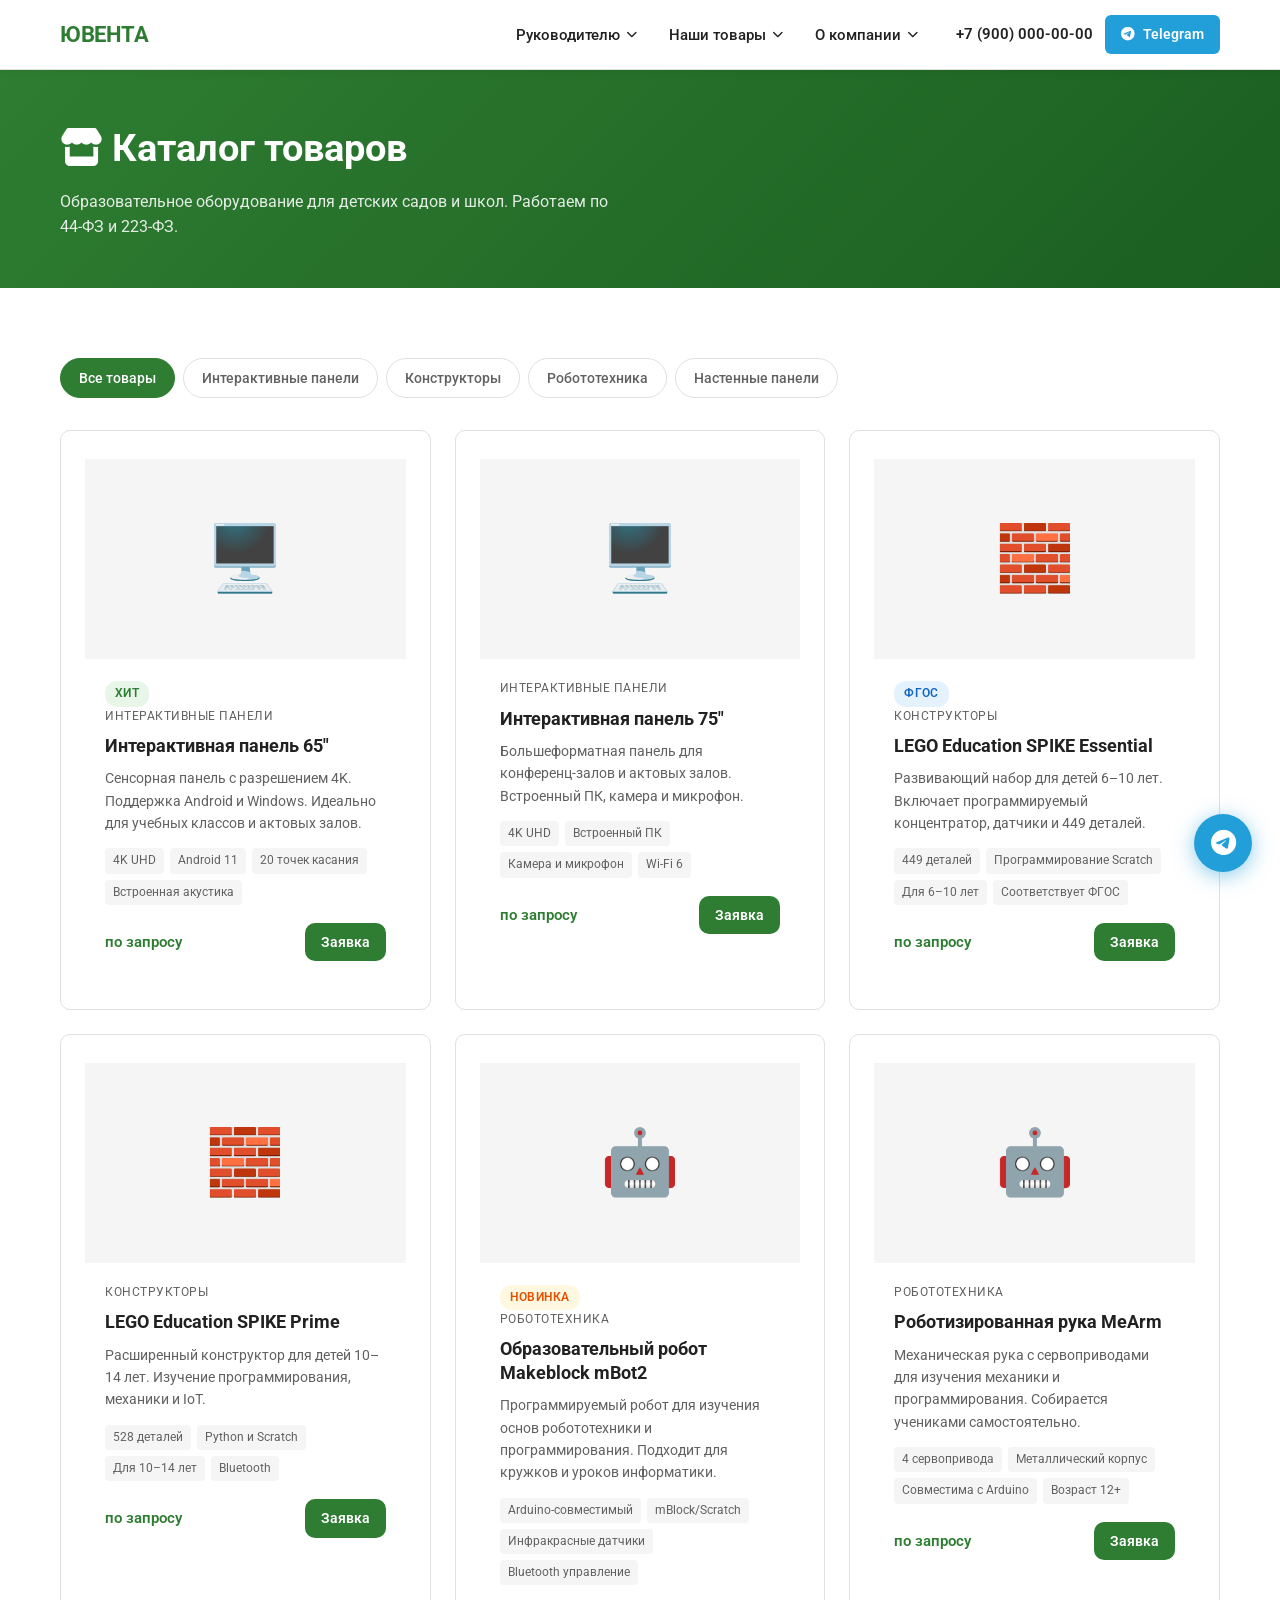
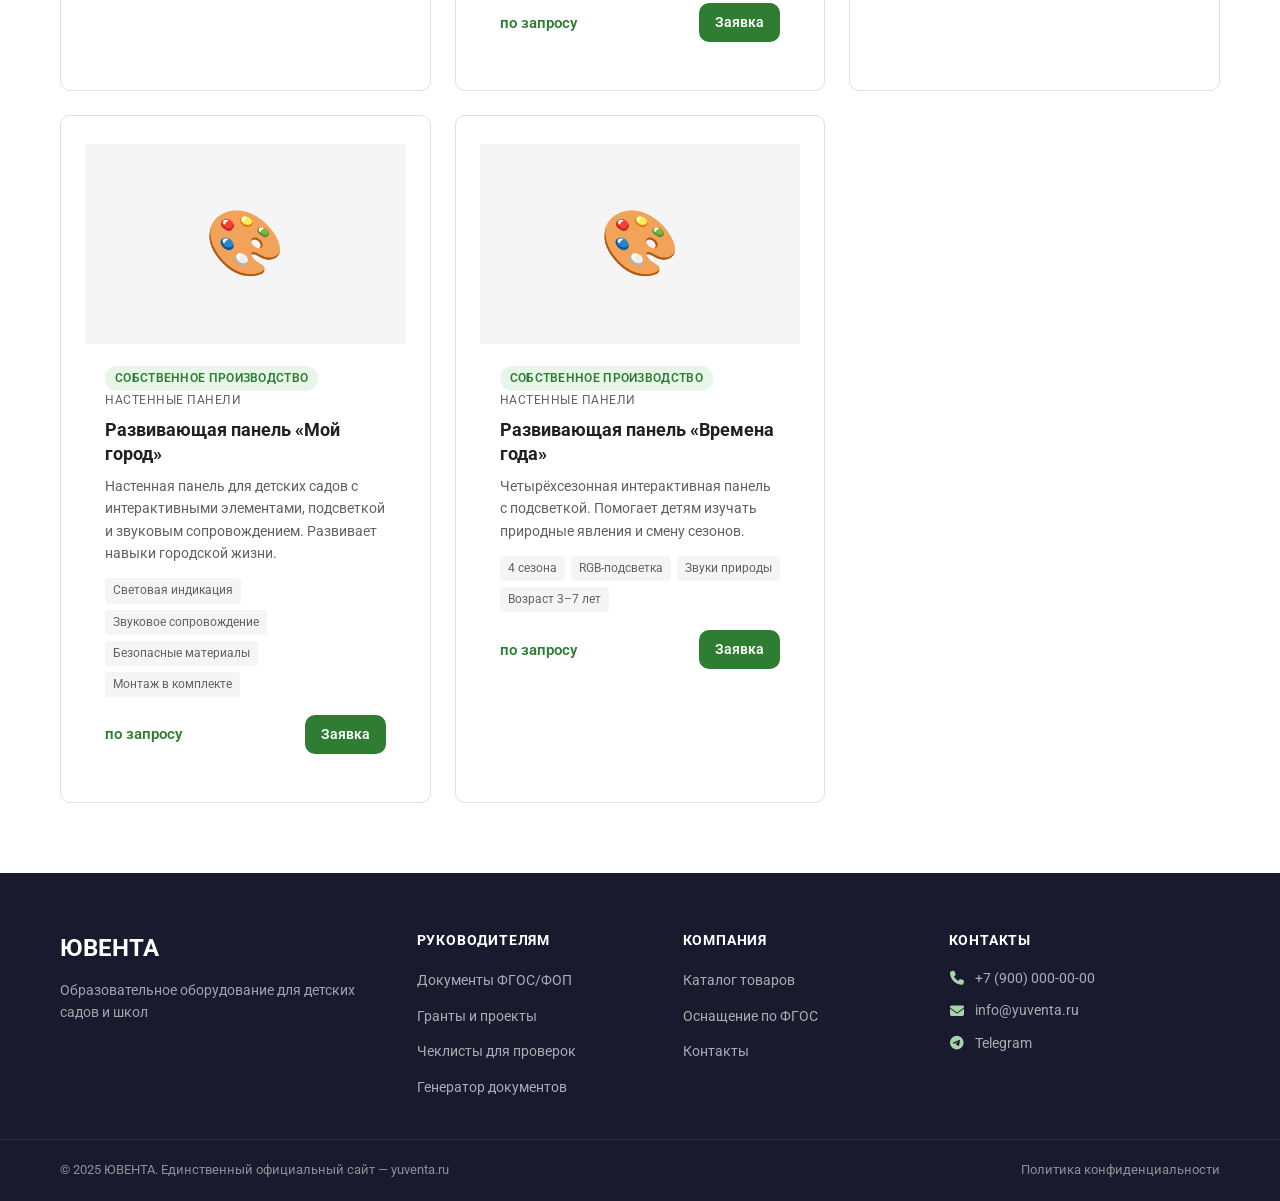
==== catalog.html @ 54fa8863 "Build site foundation: styles, scripts, main pages and data - css/style.css: full design system with" ====
<!DOCTYPE html>
<html lang="ru">
<head>
  <meta charset="UTF-8">
  <meta name="viewport" content="width=device-width, initial-scale=1.0">
  <title>Каталог товаров — ЮВЕНТА</title>
  <meta name="description" content="Интерактивные панели, конструкторы, робототехника и настенные развивающие панели для детских садов и школ. Работаем по 44-ФЗ и 223-ФЗ.">
  <link rel="preconnect" href="https://fonts.googleapis.com">
  <link rel="preconnect" href="https://fonts.gstatic.com" crossorigin>
  <link href="https://fonts.googleapis.com/css2?family=Roboto:wght@400;500;700&display=swap" rel="stylesheet">
  <link rel="stylesheet" href="https://cdnjs.cloudflare.com/ajax/libs/font-awesome/6.5.1/css/all.min.css" crossorigin="anonymous">
  <link rel="stylesheet" href="css/style.css">
  <style>
    .catalog-grid {
      display: grid;
      grid-template-columns: repeat(auto-fill, minmax(300px, 1fr));
      gap: 24px;
    }
    .product-card {
      border: 1px solid var(--border);
      border-radius: var(--radius);
      overflow: hidden;
      background: var(--white);
      transition: transform var(--transition), box-shadow var(--transition);
      opacity: 0;
      transform: translateY(24px);
    }
    .product-card.visible { opacity: 1; transform: translateY(0); transition: opacity 0.5s ease, transform 0.5s ease; }
    .product-card:hover { transform: translateY(-5px); box-shadow: var(--shadow-hover); }
    .product-card__img {
      width: 100%;
      height: 200px;
      background: var(--bg);
      display: flex;
      align-items: center;
      justify-content: center;
      font-size: 64px;
      color: var(--border);
    }
    .product-card__body { padding: 20px; }
    .product-card__category { font-size: 12px; color: var(--text-light); text-transform: uppercase; letter-spacing: 0.5px; margin-bottom: 8px; }
    .product-card__name { font-size: 18px; font-weight: 700; margin-bottom: 10px; line-height: 1.3; }
    .product-card__desc { font-size: 14px; color: var(--text-light); margin-bottom: 14px; line-height: 1.6; }
    .product-card__features { display: flex; flex-wrap: wrap; gap: 6px; margin-bottom: 18px; }
    .product-card__feature { background: var(--bg); border-radius: 4px; padding: 3px 8px; font-size: 12px; color: var(--text-light); }
    .product-card__footer { display: flex; align-items: center; justify-content: space-between; gap: 12px; }
    .product-card__price { font-size: 15px; font-weight: 600; color: var(--green); }

    .modal-overlay {
      display: none;
      position: fixed;
      inset: 0;
      background: rgba(0,0,0,0.5);
      z-index: 2000;
      align-items: center;
      justify-content: center;
      padding: 20px;
    }
    .modal-overlay.open { display: flex; }
    .modal {
      background: var(--white);
      border-radius: var(--radius);
      padding: 36px;
      max-width: 500px;
      width: 100%;
      position: relative;
      max-height: 90vh;
      overflow-y: auto;
    }
    .modal__close {
      position: absolute;
      top: 16px; right: 16px;
      font-size: 20px;
      color: var(--text-light);
      cursor: pointer;
      background: none;
      border: none;
      line-height: 1;
    }
    .modal__close:hover { color: var(--text); }
    .modal__title { font-size: 22px; font-weight: 700; margin-bottom: 8px; }
    .modal__product { font-size: 14px; color: var(--text-light); margin-bottom: 24px; }
  </style>
  <link rel="icon" href="favicon.ico">
</head>
<body>

  <header class="header">
    <div class="container header__inner">
      <a href="index.html" class="logo"><span class="logo__text">ЮВЕНТА</span></a>
      <nav class="nav" id="nav">
        <ul class="nav__list">
          <li class="nav__item nav__item--dropdown">
            <a href="#" class="nav__link">Руководителю <i class="fa-solid fa-chevron-down"></i></a>
            <ul class="dropdown">
              <li><a href="documents.html">Документы (ФГОС, ФОП)</a></li>
              <li><a href="programs.html">Программы Минпросвещения</a></li>
              <li><a href="grants.html">Гранты и федеральные проекты</a></li>
              <li><a href="deadlines.html">Календарь дедлайнов</a></li>
              <li><a href="checklists.html">Чеклисты для проверок</a></li>
              <li><a href="templates.html">Библиотека шаблонов</a></li>
              <li><a href="generator.html">Генератор документов</a></li>
            </ul>
          </li>
          <li class="nav__item nav__item--dropdown">
            <a href="#" class="nav__link">Наши товары <i class="fa-solid fa-chevron-down"></i></a>
            <ul class="dropdown">
              <li><a href="catalog.html">Каталог товаров</a></li>
              <li><a href="fgos-equipment.html">Оснащение по ФГОС</a></li>
            </ul>
          </li>
          <li class="nav__item nav__item--dropdown">
            <a href="#" class="nav__link">О компании <i class="fa-solid fa-chevron-down"></i></a>
            <ul class="dropdown">
              <li><a href="news.html">Новости</a></li>
              <li><a href="contacts.html">Контакты</a></li>
            </ul>
          </li>
        </ul>
      </nav>
      <div class="header__contacts">
        <a href="tel:+79000000000" class="header__phone">+7 (900) 000-00-00</a>
        <a href="https://t.me/yuventa" class="btn btn--tg" target="_blank" rel="noopener noreferrer"><i class="fa-brands fa-telegram"></i> Telegram</a>
      </div>
      <button class="burger" id="burger" aria-label="Открыть меню" aria-expanded="false"><span></span><span></span><span></span></button>
    </div>
  </header>

  <section class="page-hero">
    <div class="container">
      <h1 class="page-hero__title"><i class="fa-solid fa-store"></i> Каталог товаров</h1>
      <p class="page-hero__subtitle">Образовательное оборудование для детских садов и школ. Работаем по 44-ФЗ и 223-ФЗ.</p>
    </div>
  </section>

  <section class="section">
    <div class="container">

      <div class="filters" id="filters">
        <button class="filter-btn active" data-filter="all">Все товары</button>
        <button class="filter-btn" data-filter="panels">Интерактивные панели</button>
        <button class="filter-btn" data-filter="constructor">Конструкторы</button>
        <button class="filter-btn" data-filter="robotics">Робототехника</button>
        <button class="filter-btn" data-filter="wall">Настенные панели</button>
      </div>

      <div class="catalog-grid" id="catalogGrid">
        <!-- Карточки загружаются из data/catalog.json через JS -->
      </div>

    </div>
  </section>

  <!-- Модальное окно — форма заявки -->
  <div class="modal-overlay" id="modalOverlay">
    <div class="modal">
      <button class="modal__close" id="modalClose" aria-label="Закрыть">&times;</button>
      <h2 class="modal__title">Оставить заявку</h2>
      <p class="modal__product" id="modalProduct"></p>
      <form class="form" id="orderForm">
        <div class="form__group">
          <label for="name">Ваше имя *</label>
          <input type="text" id="name" name="name" required placeholder="Иванова Мария Петровна">
        </div>
        <div class="form__group">
          <label for="org">Организация *</label>
          <input type="text" id="org" name="org" required placeholder="МБДОУ «Детский сад №1»">
        </div>
        <div class="form__group">
          <label for="phone">Телефон *</label>
          <input type="tel" id="phone" name="phone" required placeholder="+7 (900) 000-00-00">
        </div>
        <div class="form__group">
          <label for="email">Email</label>
          <input type="email" id="email" name="email" placeholder="ivanova@school.ru">
        </div>
        <div class="form__group">
          <label for="message">Комментарий</label>
          <textarea id="message" name="message" placeholder="Количество, дополнительные требования..."></textarea>
        </div>
        <div class="form__consent">
          <label>
            <input type="checkbox" required>
            Согласен(а) на <a href="policy.html" target="_blank">обработку персональных данных</a>
          </label>
        </div>
        <!-- TODO: добавить Cloudflare Turnstile перед публикацией -->
        <button type="submit" class="btn btn--primary" style="width:100%; justify-content:center;">
          <i class="fa-solid fa-paper-plane"></i> Отправить заявку
        </button>
      </form>
    </div>
  </div>

  <footer class="footer">
    <div class="container footer__inner">
      <div class="footer__col">
        <div style="font-size: 24px; font-weight: 700; color: #fff; margin-bottom: 12px;">ЮВЕНТА</div>
        <p class="footer__desc">Образовательное оборудование для детских садов и школ</p>
      </div>
      <div class="footer__col">
        <h4 class="footer__heading">Руководителям</h4>
        <ul class="footer__links">
          <li><a href="documents.html">Документы ФГОС/ФОП</a></li>
          <li><a href="grants.html">Гранты и проекты</a></li>
          <li><a href="checklists.html">Чеклисты для проверок</a></li>
          <li><a href="generator.html">Генератор документов</a></li>
        </ul>
      </div>
      <div class="footer__col">
        <h4 class="footer__heading">Компания</h4>
        <ul class="footer__links">
          <li><a href="catalog.html">Каталог товаров</a></li>
          <li><a href="fgos-equipment.html">Оснащение по ФГОС</a></li>
          <li><a href="contacts.html">Контакты</a></li>
        </ul>
      </div>
      <div class="footer__col">
        <h4 class="footer__heading">Контакты</h4>
        <p><i class="fa-solid fa-phone"></i> <a href="tel:+79000000000">+7 (900) 000-00-00</a></p>
        <p><i class="fa-solid fa-envelope"></i> <a href="mailto:info@yuventa.ru">info@yuventa.ru</a></p>
        <p><i class="fa-brands fa-telegram"></i> <a href="https://t.me/yuventa" target="_blank" rel="noopener">Telegram</a></p>
      </div>
    </div>
    <div class="footer__bottom">
      <div class="container footer__bottom-inner">
        <p>© 2025 ЮВЕНТА. Единственный официальный сайт — yuventa.ru</p>
        <a href="policy.html">Политика конфиденциальности</a>
      </div>
    </div>
  </footer>

  <a href="https://t.me/yuventa" class="float-btn" target="_blank" rel="noopener noreferrer" aria-label="Написать в Telegram">
    <i class="fa-brands fa-telegram"></i>
  </a>

  <script src="js/nav.js"></script>
  <script src="js/filters.js"></script>
  <script>
    // Загрузка каталога из JSON (защита от XSS: только textContent/DOM API)
    const ICONS = { panels: '🖥️', constructor: '🧱', robotics: '🤖', wall: '🎨' }

    fetch('data/catalog.json')
      .then(r => r.json())
      .then(items => {
        renderCatalog(items)
        initFilters(items)
      })

    function renderCatalog(items) {
      const grid = document.getElementById('catalogGrid')
      grid.innerHTML = ''
      items.forEach(item => {
        const card = document.createElement('div')
        card.className = 'product-card card'
        card.dataset.category = item.category

        // Иконка-заглушка вместо фото
        const imgDiv = document.createElement('div')
        imgDiv.className = 'product-card__img'
        imgDiv.textContent = ICONS[item.category] || '📦'

        const body = document.createElement('div')
        body.className = 'product-card__body'

        const cat = document.createElement('div')
        cat.className = 'product-card__category'
        cat.textContent = item.categoryName

        const name = document.createElement('h3')
        name.className = 'product-card__name'
        name.textContent = item.name

        const desc = document.createElement('p')
        desc.className = 'product-card__desc'
        desc.textContent = item.description

        const features = document.createElement('div')
        features.className = 'product-card__features'
        item.features.forEach(f => {
          const tag = document.createElement('span')
          tag.className = 'product-card__feature'
          tag.textContent = f
          features.appendChild(tag)
        })

        const footer = document.createElement('div')
        footer.className = 'product-card__footer'

        const price = document.createElement('span')
        price.className = 'product-card__price'
        price.textContent = item.price

        const btn = document.createElement('button')
        btn.className = 'btn btn--primary'
        btn.style.padding = '8px 16px'
        btn.style.fontSize = '14px'
        btn.textContent = 'Заявка'
        btn.addEventListener('click', () => openModal(item.name))

        if (item.badge) {
          const badge = document.createElement('span')
          badge.className = `badge badge--${item.badgeType || 'green'}`
          badge.textContent = item.badge
          body.appendChild(badge)
        }

        footer.appendChild(price)
        footer.appendChild(btn)
        body.appendChild(cat)
        body.appendChild(name)
        body.appendChild(desc)
        body.appendChild(features)
        body.appendChild(footer)
        card.appendChild(imgDiv)
        card.appendChild(body)
        grid.appendChild(card)
      })

      // Запустить анимацию появления
      requestAnimationFrame(() => {
        document.querySelectorAll('.product-card').forEach((card, i) => {
          setTimeout(() => card.classList.add('visible'), i * 80)
        })
      })
    }

    function initFilters(allItems) {
      document.querySelectorAll('.filter-btn').forEach(btn => {
        btn.addEventListener('click', () => {
          document.querySelectorAll('.filter-btn').forEach(b => b.classList.remove('active'))
          btn.classList.add('active')
          const filter = btn.dataset.filter
          const filtered = filter === 'all' ? allItems : allItems.filter(i => i.category === filter)
          renderCatalog(filtered)
        })
      })
    }

    // Модальное окно заявки
    function openModal(productName) {
      const overlay = document.getElementById('modalOverlay')
      const productEl = document.getElementById('modalProduct')
      productEl.textContent = 'Товар: ' + productName
      overlay.classList.add('open')
      document.body.style.overflow = 'hidden'
    }

    document.getElementById('modalClose').addEventListener('click', closeModal)
    document.getElementById('modalOverlay').addEventListener('click', (e) => {
      if (e.target === e.currentTarget) closeModal()
    })
    document.addEventListener('keydown', (e) => { if (e.key === 'Escape') closeModal() })

    function closeModal() {
      document.getElementById('modalOverlay').classList.remove('open')
      document.body.style.overflow = ''
    }

    document.getElementById('orderForm').addEventListener('submit', (e) => {
      e.preventDefault()
      // TODO: отправка через EmailJS
      alert('Заявка отправлена! Мы свяжемся с вами в ближайшее время.')
      closeModal()
      e.target.reset()
    })
  </script>
</body>
</html>
---- css/style.css ----
/* ═══════════════════════════════════════════════════
   ЮВЕНТА — Общие стили
   ═══════════════════════════════════════════════════ */

/* ─── CSS-переменные ─── */
:root {
  --green:        #2E7D32;
  --green-light:  #E8F5E9;
  --red:          #C62828;
  --red-light:    #FFEBEE;
  --yellow:       #F9A825;
  --yellow-light: #FFF8E1;
  --blue:         #1565C0;
  --blue-light:   #E3F2FD;
  --purple-light: #F3E5F5;
  --purple:       #7B1FA2;

  --white:        #FFFFFF;
  --bg:           #F5F5F5;
  --text:         #212121;
  --text-light:   #616161;
  --border:       #E0E0E0;

  --font:         'Roboto', sans-serif;
  --radius:       10px;
  --radius-sm:    6px;
  --shadow:       0 2px 10px rgba(0, 0, 0, 0.08);
  --shadow-hover: 0 8px 28px rgba(0, 0, 0, 0.14);
  --transition:   0.22s ease;
  --max-width:    1200px;
  --header-h:     70px;
}

/* ─── Reset ─── */
*, *::before, *::after { box-sizing: border-box; margin: 0; padding: 0; }
html { scroll-behavior: smooth; }
body {
  font-family: var(--font);
  font-size: 16px;
  line-height: 1.6;
  color: var(--text);
  background: var(--white);
}
img { max-width: 100%; display: block; }
a { color: inherit; text-decoration: none; }
ul { list-style: none; }
button { cursor: pointer; border: none; background: none; font: inherit; }

/* ─── Контейнер ─── */
.container {
  max-width: var(--max-width);
  margin: 0 auto;
  padding: 0 20px;
}

/* ═══════════════════════════════════════════════════
   ШАПКА
   ═══════════════════════════════════════════════════ */
.header {
  position: sticky;
  top: 0;
  z-index: 1000;
  height: var(--header-h);
  background: var(--white);
  border-bottom: 1px solid var(--border);
  box-shadow: 0 2px 8px rgba(0,0,0,0.06);
}

.header__inner {
  display: flex;
  align-items: center;
  gap: 24px;
  height: 100%;
}

/* Логотип */
.logo { display: flex; align-items: center; flex-shrink: 0; }
.logo__img { height: 44px; width: auto; }
.logo__text {
  font-size: 22px;
  font-weight: 700;
  color: var(--green);
  letter-spacing: -0.5px;
}

/* Навигация */
.nav { margin-left: auto; }
.nav__list { display: flex; gap: 4px; align-items: center; }

.nav__item { position: relative; }

.nav__link {
  display: flex;
  align-items: center;
  gap: 6px;
  padding: 8px 14px;
  border-radius: var(--radius-sm);
  font-weight: 500;
  font-size: 15px;
  color: var(--text);
  transition: background var(--transition), color var(--transition);
  white-space: nowrap;
}
.nav__link:hover,
.nav__item:hover > .nav__link { background: var(--bg); color: var(--green); }
.nav__link i { font-size: 11px; transition: transform var(--transition); }
.nav__item:hover > .nav__link i { transform: rotate(180deg); }

/* Выпадающее меню */
.dropdown {
  display: none;
  position: absolute;
  top: calc(100% + 6px);
  left: 0;
  min-width: 230px;
  background: var(--white);
  border: 1px solid var(--border);
  border-radius: var(--radius);
  box-shadow: var(--shadow-hover);
  padding: 6px 0;
  z-index: 100;
}
.nav__item:hover .dropdown { display: block; }

.dropdown li a {
  display: block;
  padding: 10px 18px;
  font-size: 14px;
  color: var(--text);
  transition: background var(--transition), color var(--transition);
}
.dropdown li a:hover { background: var(--green-light); color: var(--green); }

/* Контакты в шапке */
.header__contacts {
  display: flex;
  align-items: center;
  gap: 12px;
  flex-shrink: 0;
}
.header__phone {
  font-weight: 600;
  font-size: 15px;
  color: var(--text);
  white-space: nowrap;
  transition: color var(--transition);
}
.header__phone:hover { color: var(--green); }

/* Бургер */
.burger {
  display: none;
  flex-direction: column;
  gap: 5px;
  padding: 6px;
  margin-left: auto;
}
.burger span {
  display: block;
  width: 24px;
  height: 2px;
  background: var(--text);
  border-radius: 2px;
  transition: var(--transition);
}
.burger.active span:nth-child(1) { transform: translateY(7px) rotate(45deg); }
.burger.active span:nth-child(2) { opacity: 0; }
.burger.active span:nth-child(3) { transform: translateY(-7px) rotate(-45deg); }

/* ═══════════════════════════════════════════════════
   КНОПКИ
   ═══════════════════════════════════════════════════ */
.btn {
  display: inline-flex;
  align-items: center;
  gap: 8px;
  padding: 12px 24px;
  border-radius: var(--radius);
  font-weight: 600;
  font-size: 15px;
  transition: all var(--transition);
  cursor: pointer;
  white-space: nowrap;
}

.btn--primary {
  background: var(--green);
  color: var(--white);
}
.btn--primary:hover { background: #1B5E20; box-shadow: 0 4px 16px rgba(46,125,50,0.35); }

.btn--outline {
  border: 2px solid var(--green);
  color: var(--green);
  background: transparent;
}
.btn--outline:hover { background: var(--green-light); }

.btn--red {
  background: var(--red);
  color: var(--white);
}
.btn--red:hover { background: #B71C1C; box-shadow: 0 4px 16px rgba(198,40,40,0.35); }

.btn--tg {
  background: #229ED9;
  color: var(--white);
  padding: 8px 16px;
  font-size: 14px;
  border-radius: var(--radius-sm);
}
.btn--tg:hover { background: #1A7FAD; }

/* ═══════════════════════════════════════════════════
   HERO
   ═══════════════════════════════════════════════════ */
.hero {
  background: linear-gradient(135deg, #1B5E20 0%, #2E7D32 50%, #1565C0 100%);
  color: var(--white);
  padding: 90px 0 80px;
  overflow: hidden;
  position: relative;
}

.hero::before {
  content: '';
  position: absolute;
  inset: 0;
  background: url("data:image/svg+xml,%3Csvg width='60' height='60' viewBox='0 0 60 60' xmlns='http://www.w3.org/2000/svg'%3E%3Cg fill='none' fill-rule='evenodd'%3E%3Cg fill='%23ffffff' fill-opacity='0.04'%3E%3Ccircle cx='30' cy='30' r='20'/%3E%3C/g%3E%3C/g%3E%3C/svg%3E");
  pointer-events: none;
}

.hero__inner { position: relative; max-width: 700px; }

.hero__title {
  font-size: clamp(32px, 5vw, 54px);
  font-weight: 700;
  line-height: 1.15;
  margin-bottom: 20px;
  animation: fadeSlideUp 0.6s ease forwards;
}

.hero__subtitle {
  font-size: 18px;
  line-height: 1.7;
  opacity: 0.9;
  margin-bottom: 36px;
  animation: fadeSlideUp 0.6s ease 0.2s forwards;
  opacity: 0;
}

.hero__btns {
  display: flex;
  gap: 14px;
  flex-wrap: wrap;
  animation: fadeSlideUp 0.6s ease 0.4s forwards;
  opacity: 0;
}

.hero__btns .btn--primary {
  background: var(--white);
  color: var(--green);
}
.hero__btns .btn--primary:hover {
  background: var(--green-light);
  box-shadow: 0 4px 16px rgba(255,255,255,0.3);
}
.hero__btns .btn--outline {
  border-color: rgba(255,255,255,0.7);
  color: var(--white);
}
.hero__btns .btn--outline:hover {
  background: rgba(255,255,255,0.12);
  border-color: var(--white);
}

/* ═══════════════════════════════════════════════════
   СЕКЦИИ
   ═══════════════════════════════════════════════════ */
.section { padding: 70px 0; }
.section--gray { background: var(--bg); }

.section__title {
  font-size: clamp(22px, 3.5vw, 32px);
  font-weight: 700;
  margin-bottom: 12px;
  color: var(--text);
}
.section__subtitle {
  font-size: 16px;
  color: var(--text-light);
  margin-bottom: 40px;
  max-width: 640px;
}
.section__title + .cards-grid { margin-top: 36px; }
.section__title + .section__subtitle + .cards-grid { margin-top: 0; }

.section__cta {
  display: flex;
  gap: 14px;
  flex-wrap: wrap;
  margin-top: 40px;
}

/* ═══════════════════════════════════════════════════
   КАРТОЧКИ
   ═══════════════════════════════════════════════════ */
.cards-grid {
  display: grid;
  grid-template-columns: repeat(auto-fill, minmax(260px, 1fr));
  gap: 20px;
}
.cards-grid--4 {
  grid-template-columns: repeat(auto-fill, minmax(220px, 1fr));
}

.card {
  background: var(--white);
  border: 1px solid var(--border);
  border-radius: var(--radius);
  padding: 28px 24px;
  transition: transform var(--transition), box-shadow var(--transition), border-color var(--transition);

  /* Анимация появления при скролле */
  opacity: 0;
  transform: translateY(24px);
}
.card.visible {
  opacity: 1;
  transform: translateY(0);
  transition: opacity 0.5s ease, transform 0.5s ease;
}
.card:hover {
  transform: translateY(-5px);
  box-shadow: var(--shadow-hover);
  border-color: transparent;
}

.card--link { display: block; cursor: pointer; }
.card--link:hover .card__title { color: var(--green); }

.card__icon {
  width: 52px;
  height: 52px;
  border-radius: var(--radius);
  display: flex;
  align-items: center;
  justify-content: center;
  font-size: 22px;
  margin-bottom: 16px;
  background: var(--bg);
}

.card__title {
  font-size: 17px;
  font-weight: 700;
  margin-bottom: 10px;
  line-height: 1.3;
  transition: color var(--transition);
}

.card__text {
  font-size: 14px;
  color: var(--text-light);
  line-height: 1.6;
}

/* ═══════════════════════════════════════════════════
   О КОМПАНИИ
   ═══════════════════════════════════════════════════ */
.about-grid {
  display: grid;
  grid-template-columns: 1fr 1fr;
  gap: 60px;
  align-items: center;
}
.about-grid__text .section__title { margin-bottom: 16px; }
.about-grid__text p { color: var(--text-light); margin-bottom: 24px; }

.about-list { margin-bottom: 32px; display: flex; flex-direction: column; gap: 12px; }
.about-list li { display: flex; align-items: center; gap: 12px; font-size: 15px; }
.about-list li i { font-size: 16px; flex-shrink: 0; }

.about-grid__stats {
  display: grid;
  grid-template-columns: 1fr 1fr;
  gap: 16px;
}

.stat-card {
  background: var(--bg);
  border-radius: var(--radius);
  padding: 28px 20px;
  text-align: center;
  border: 1px solid var(--border);
}
.stat-card__number {
  font-size: 42px;
  font-weight: 700;
  color: var(--green);
  line-height: 1;
  margin-bottom: 8px;
}
.stat-card__label { font-size: 13px; color: var(--text-light); line-height: 1.4; }

/* ═══════════════════════════════════════════════════
   СТРАНИЦА — ШАПКА
   ═══════════════════════════════════════════════════ */
.page-hero {
  background: linear-gradient(135deg, var(--green) 0%, #1B5E20 100%);
  color: var(--white);
  padding: 48px 0;
}
.page-hero--blue { background: linear-gradient(135deg, var(--blue) 0%, #0D47A1 100%); }
.page-hero--red  { background: linear-gradient(135deg, var(--red) 0%, #B71C1C 100%); }
.page-hero--yellow { background: linear-gradient(135deg, #F57F17 0%, var(--yellow) 100%); }

.page-hero__title { font-size: clamp(24px, 4vw, 38px); font-weight: 700; margin-bottom: 10px; }
.page-hero__subtitle { font-size: 16px; opacity: 0.88; max-width: 560px; }

/* ═══════════════════════════════════════════════════
   ФИЛЬТРЫ
   ═══════════════════════════════════════════════════ */
.filters {
  display: flex;
  gap: 8px;
  flex-wrap: wrap;
  margin-bottom: 32px;
}
.filter-btn {
  padding: 8px 18px;
  border-radius: 20px;
  font-size: 14px;
  font-weight: 500;
  border: 1.5px solid var(--border);
  color: var(--text-light);
  background: var(--white);
  transition: all var(--transition);
}
.filter-btn:hover { border-color: var(--green); color: var(--green); }
.filter-btn.active {
  background: var(--green);
  border-color: var(--green);
  color: var(--white);
}

/* Поиск */
.search-box {
  position: relative;
  max-width: 420px;
  margin-bottom: 28px;
}
.search-box input {
  width: 100%;
  padding: 12px 16px 12px 44px;
  border: 1.5px solid var(--border);
  border-radius: var(--radius);
  font-size: 15px;
  font-family: var(--font);
  outline: none;
  transition: border-color var(--transition);
}
.search-box input:focus { border-color: var(--green); }
.search-box i {
  position: absolute;
  left: 14px;
  top: 50%;
  transform: translateY(-50%);
  color: var(--text-light);
}

/* ═══════════════════════════════════════════════════
   ФОРМА
   ═══════════════════════════════════════════════════ */
.form { display: flex; flex-direction: column; gap: 16px; }

.form__group { display: flex; flex-direction: column; gap: 6px; }
.form__group label { font-size: 14px; font-weight: 500; color: var(--text); }

.form__group input,
.form__group select,
.form__group textarea {
  padding: 12px 14px;
  border: 1.5px solid var(--border);
  border-radius: var(--radius-sm);
  font-size: 15px;
  font-family: var(--font);
  outline: none;
  transition: border-color var(--transition);
  background: var(--white);
}
.form__group input:focus,
.form__group select:focus,
.form__group textarea:focus { border-color: var(--green); }
.form__group textarea { resize: vertical; min-height: 100px; }

.form__consent { font-size: 13px; color: var(--text-light); }
.form__consent a { color: var(--green); text-decoration: underline; }
.form__consent label { display: flex; align-items: flex-start; gap: 10px; cursor: pointer; }
.form__consent input[type="checkbox"] { margin-top: 3px; flex-shrink: 0; accent-color: var(--green); }

/* ═══════════════════════════════════════════════════
   ПРОГРЕСС-БАР
   ═══════════════════════════════════════════════════ */
.progress-bar {
  background: var(--border);
  border-radius: 20px;
  height: 10px;
  overflow: hidden;
  margin-bottom: 8px;
}
.progress-bar__fill {
  height: 100%;
  background: linear-gradient(90deg, var(--green), #66BB6A);
  border-radius: 20px;
  transition: width 0.4s ease;
}
.progress-label { font-size: 13px; color: var(--text-light); }

/* ═══════════════════════════════════════════════════
   ТЕГИ / БЕЙДЖИ
   ═══════════════════════════════════════════════════ */
.badge {
  display: inline-block;
  padding: 3px 10px;
  border-radius: 12px;
  font-size: 12px;
  font-weight: 600;
  text-transform: uppercase;
  letter-spacing: 0.3px;
}
.badge--green  { background: var(--green-light);  color: var(--green); }
.badge--red    { background: var(--red-light);    color: var(--red); }
.badge--yellow { background: var(--yellow-light); color: #E65100; }
.badge--blue   { background: var(--blue-light);   color: var(--blue); }

/* ═══════════════════════════════════════════════════
   ПОДВАЛ
   ═══════════════════════════════════════════════════ */
.footer {
  background: #1A1A2E;
  color: rgba(255,255,255,0.85);
  margin-top: auto;
}

.footer__inner {
  display: grid;
  grid-template-columns: 1.4fr 1fr 1fr 1.2fr;
  gap: 40px;
  padding: 56px 20px 40px;
}

.footer__logo { height: 40px; margin-bottom: 12px; filter: brightness(0) invert(1); }
.footer__desc { font-size: 14px; line-height: 1.6; opacity: 0.7; }

.footer__heading { font-size: 14px; font-weight: 700; text-transform: uppercase;
  letter-spacing: 0.8px; margin-bottom: 16px; color: var(--white); }

.footer__links { display: flex; flex-direction: column; gap: 10px; }
.footer__links a { font-size: 14px; opacity: 0.75; transition: opacity var(--transition); }
.footer__links a:hover { opacity: 1; color: #A5D6A7; }

.footer__col p { font-size: 14px; margin-bottom: 10px; display: flex; gap: 10px; align-items: center; }
.footer__col p a { opacity: 0.75; transition: opacity var(--transition); }
.footer__col p a:hover { opacity: 1; }
.footer__col i { width: 16px; text-align: center; color: #A5D6A7; }

.footer__bottom {
  border-top: 1px solid rgba(255,255,255,0.1);
  padding: 20px 0;
}
.footer__bottom-inner {
  display: flex;
  justify-content: space-between;
  align-items: center;
  gap: 16px;
  flex-wrap: wrap;
}
.footer__bottom p, .footer__bottom a { font-size: 13px; opacity: 0.6; }
.footer__bottom a:hover { opacity: 1; text-decoration: underline; }

/* ═══════════════════════════════════════════════════
   ПЛАВАЮЩАЯ КНОПКА TELEGRAM
   ═══════════════════════════════════════════════════ */
.float-btn {
  position: fixed;
  bottom: 28px;
  right: 28px;
  z-index: 999;
  width: 58px;
  height: 58px;
  border-radius: 50%;
  background: #229ED9;
  color: var(--white);
  display: flex;
  align-items: center;
  justify-content: center;
  font-size: 26px;
  box-shadow: 0 4px 20px rgba(34,158,217,0.5);
  transition: transform var(--transition), box-shadow var(--transition);
}
.float-btn:hover {
  transform: scale(1.1) translateY(-2px);
  box-shadow: 0 8px 28px rgba(34,158,217,0.6);
}

/* ═══════════════════════════════════════════════════
   АНИМАЦИИ
   ═══════════════════════════════════════════════════ */
@keyframes fadeSlideUp {
  from { opacity: 0; transform: translateY(28px); }
  to   { opacity: 1; transform: translateY(0); }
}

/* ═══════════════════════════════════════════════════
   АДАПТИВНОСТЬ
   ═══════════════════════════════════════════════════ */
@media (max-width: 1024px) {
  .about-grid { grid-template-columns: 1fr; gap: 40px; }
  .footer__inner { grid-template-columns: 1fr 1fr; }
}

@media (max-width: 768px) {
  :root { --header-h: 60px; }

  .nav, .header__contacts .btn--tg { display: none; }
  .header__phone { font-size: 14px; }
  .burger { display: flex; }

  /* Мобильное меню */
  .nav.open {
    display: flex;
    flex-direction: column;
    position: fixed;
    top: var(--header-h);
    left: 0; right: 0;
    background: var(--white);
    border-top: 1px solid var(--border);
    box-shadow: var(--shadow-hover);
    padding: 16px 20px 24px;
    z-index: 900;
    overflow-y: auto;
    max-height: calc(100vh - var(--header-h));
  }
  .nav.open .nav__list { flex-direction: column; gap: 0; }
  .nav.open .nav__link { padding: 12px 8px; }
  .nav.open .dropdown {
    display: block;
    position: static;
    box-shadow: none;
    border: none;
    background: var(--bg);
    border-radius: var(--radius-sm);
    margin: 4px 0 8px;
    padding: 4px 0;
  }

  .hero { padding: 56px 0 50px; }
  .hero__btns { flex-direction: column; }
  .hero__btns .btn { width: 100%; justify-content: center; }

  .section { padding: 50px 0; }
  .cards-grid { grid-template-columns: 1fr; }
  .cards-grid--4 { grid-template-columns: 1fr 1fr; }

  .about-grid__stats { grid-template-columns: 1fr 1fr; }
  .footer__inner { grid-template-columns: 1fr; gap: 28px; padding: 40px 20px 28px; }
  .footer__bottom-inner { flex-direction: column; text-align: center; }

  .float-btn { bottom: 20px; right: 16px; width: 52px; height: 52px; font-size: 22px; }
}

@media (max-width: 480px) {
  .cards-grid--4 { grid-template-columns: 1fr; }
  .about-grid__stats { grid-template-columns: 1fr; }
  .stat-card__number { font-size: 34px; }
  .section__cta { flex-direction: column; }
  .section__cta .btn { justify-content: center; }
}

/* ═══════════════════════════════════════════════════
   ПЕЧАТЬ
   ═══════════════════════════════════════════════════ */
@media print {
  .header, .footer, .float-btn, .filters, .btn { display: none !important; }
  .card { break-inside: avoid; opacity: 1 !important; transform: none !important; }
  body { font-size: 12pt; }
}

/* ═══════════════════════════════════════════════════
   ДОСТУПНОСТЬ — УВАЖАЕМ СИСТЕМНЫЕ НАСТРОЙКИ
   ═══════════════════════════════════════════════════ */
@media (prefers-reduced-motion: reduce) {
  *, *::before, *::after {
    animation-duration: 0.01ms !important;
    animation-iteration-count: 1 !important;
    transition-duration: 0.01ms !important;
  }
  html { scroll-behavior: auto; }
  .card { opacity: 1 !important; transform: none !important; }
  .hero__title, .hero__subtitle, .hero__btns { opacity: 1 !important; animation: none !important; }
}
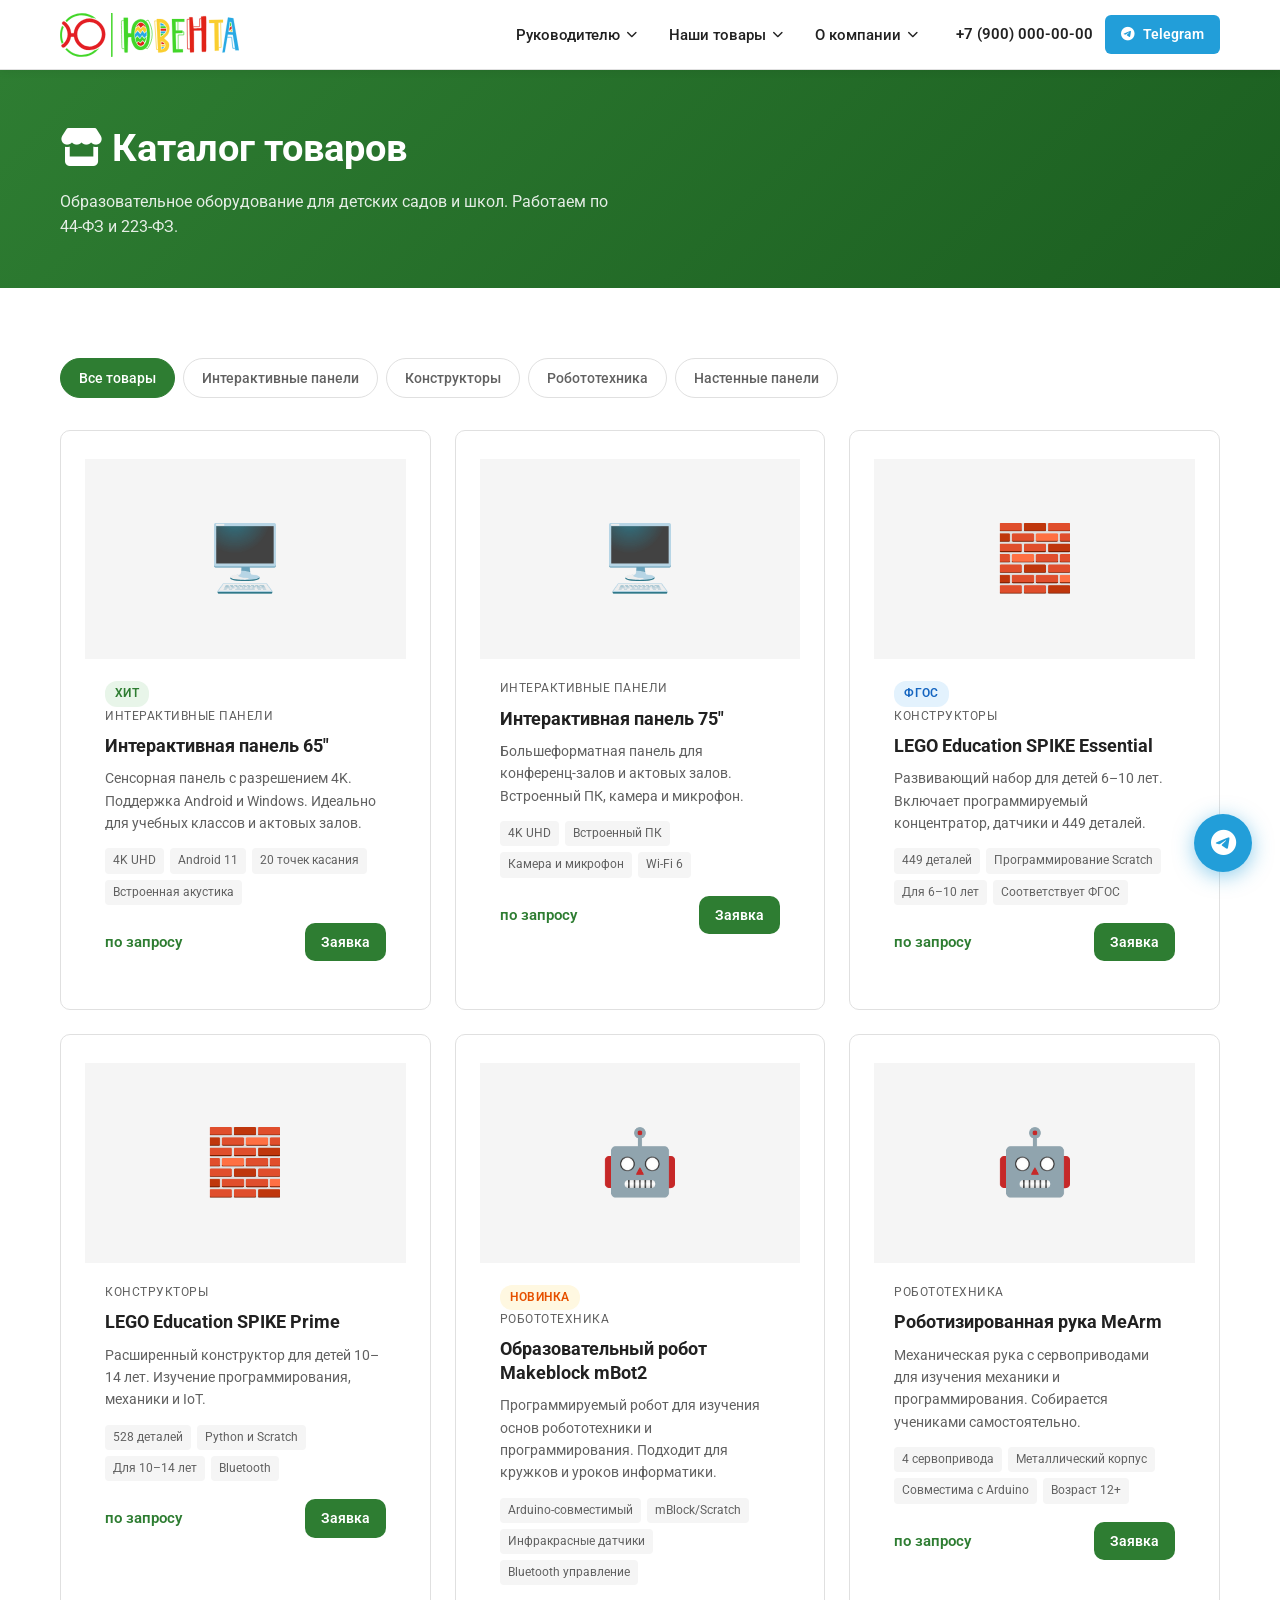
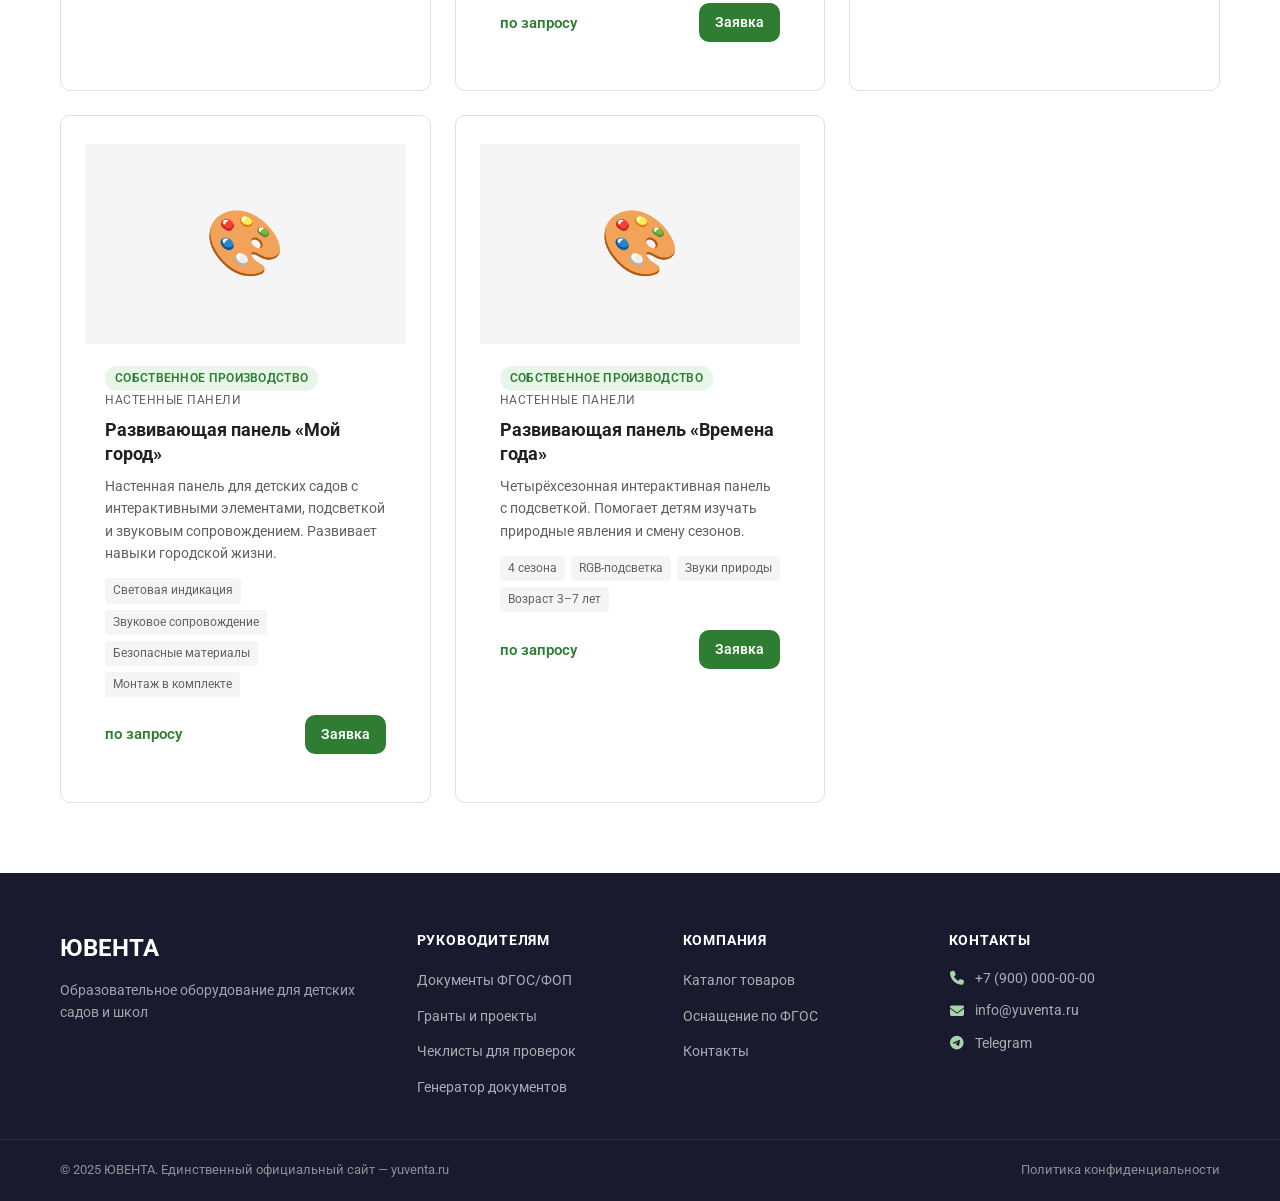
==== commit 6f095c8f: "Replace text logo with SVG image in all pages - Add assets/images/logo.svg (original CorelDRAW vecto" ====
--- a/catalog.html
+++ b/catalog.html
@@ -87,7 +87,7 @@
 
   <header class="header">
     <div class="container header__inner">
-      <a href="index.html" class="logo"><span class="logo__text">ЮВЕНТА</span></a>
+      <a href="index.html" class="logo"><img src="assets/images/logo.svg" alt="ЮВЕНТА" class="logo__img"></a>
       <nav class="nav" id="nav">
         <ul class="nav__list">
           <li class="nav__item nav__item--dropdown">
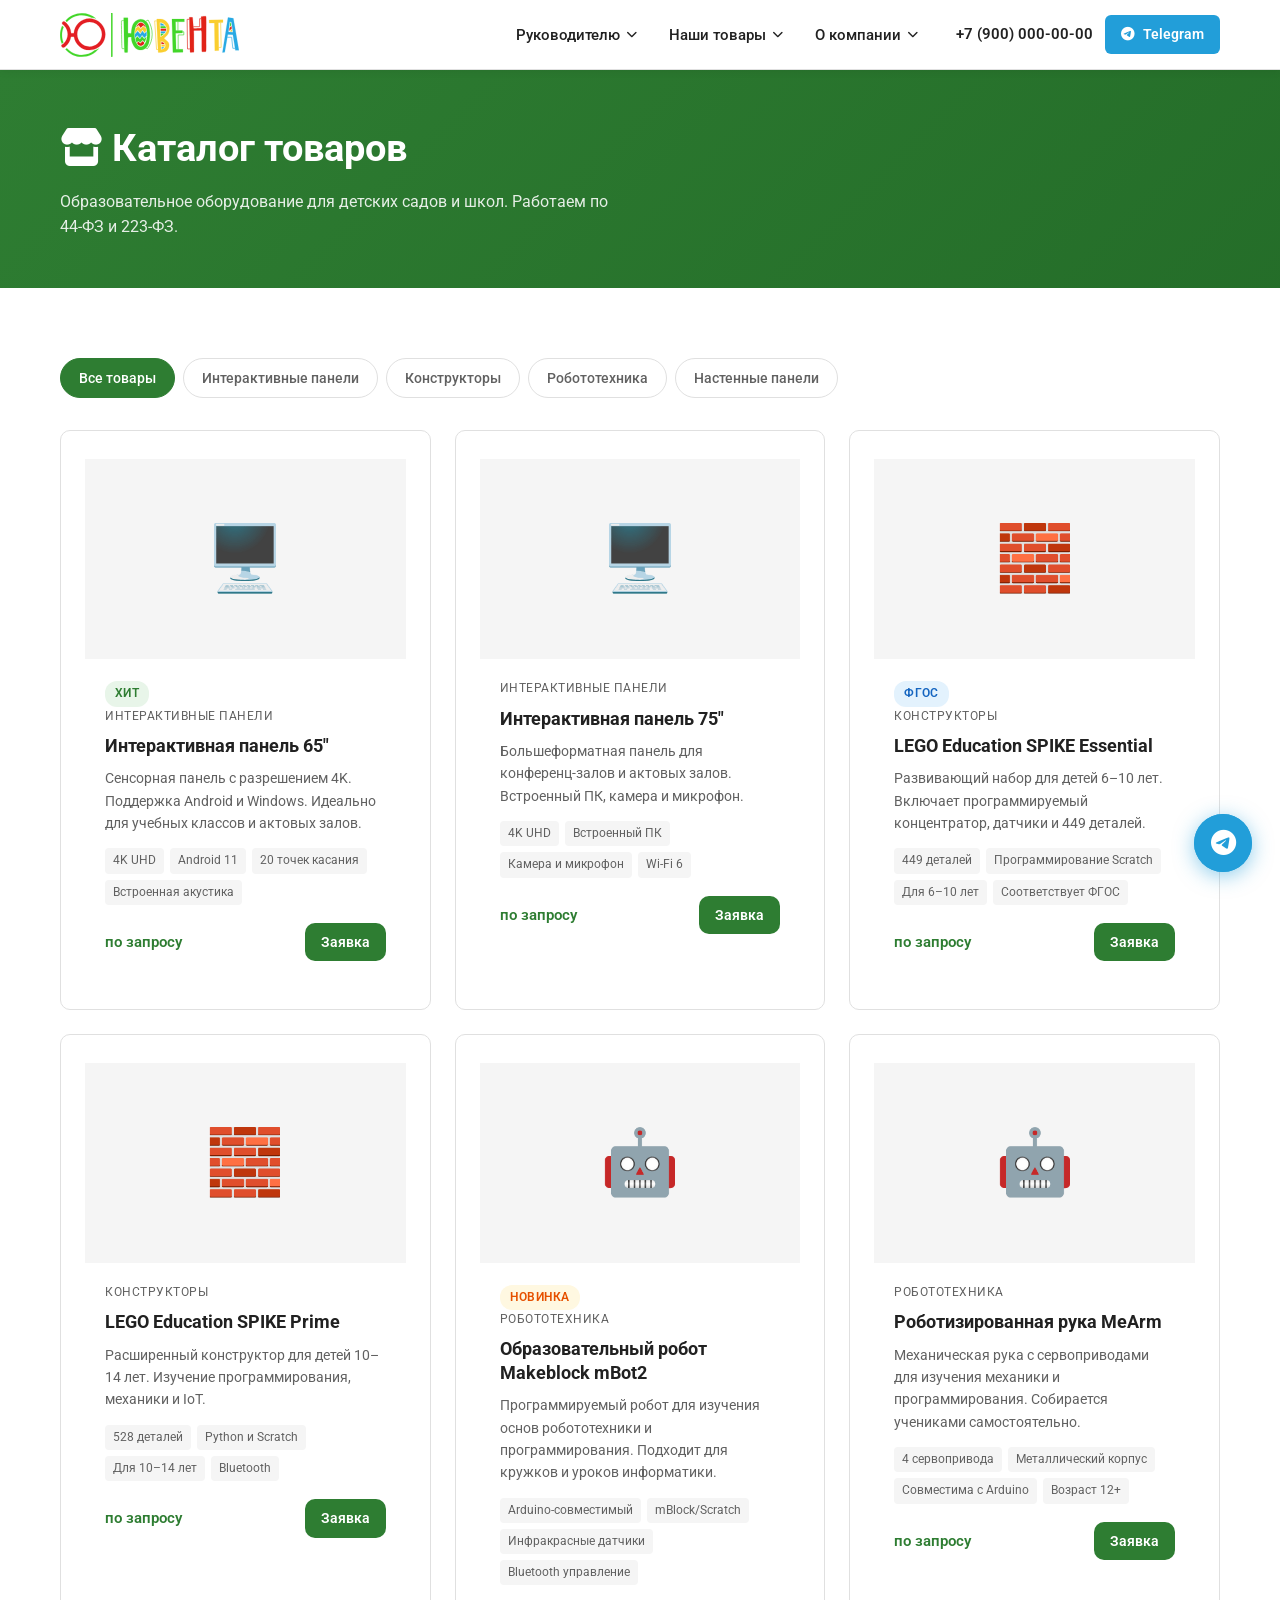
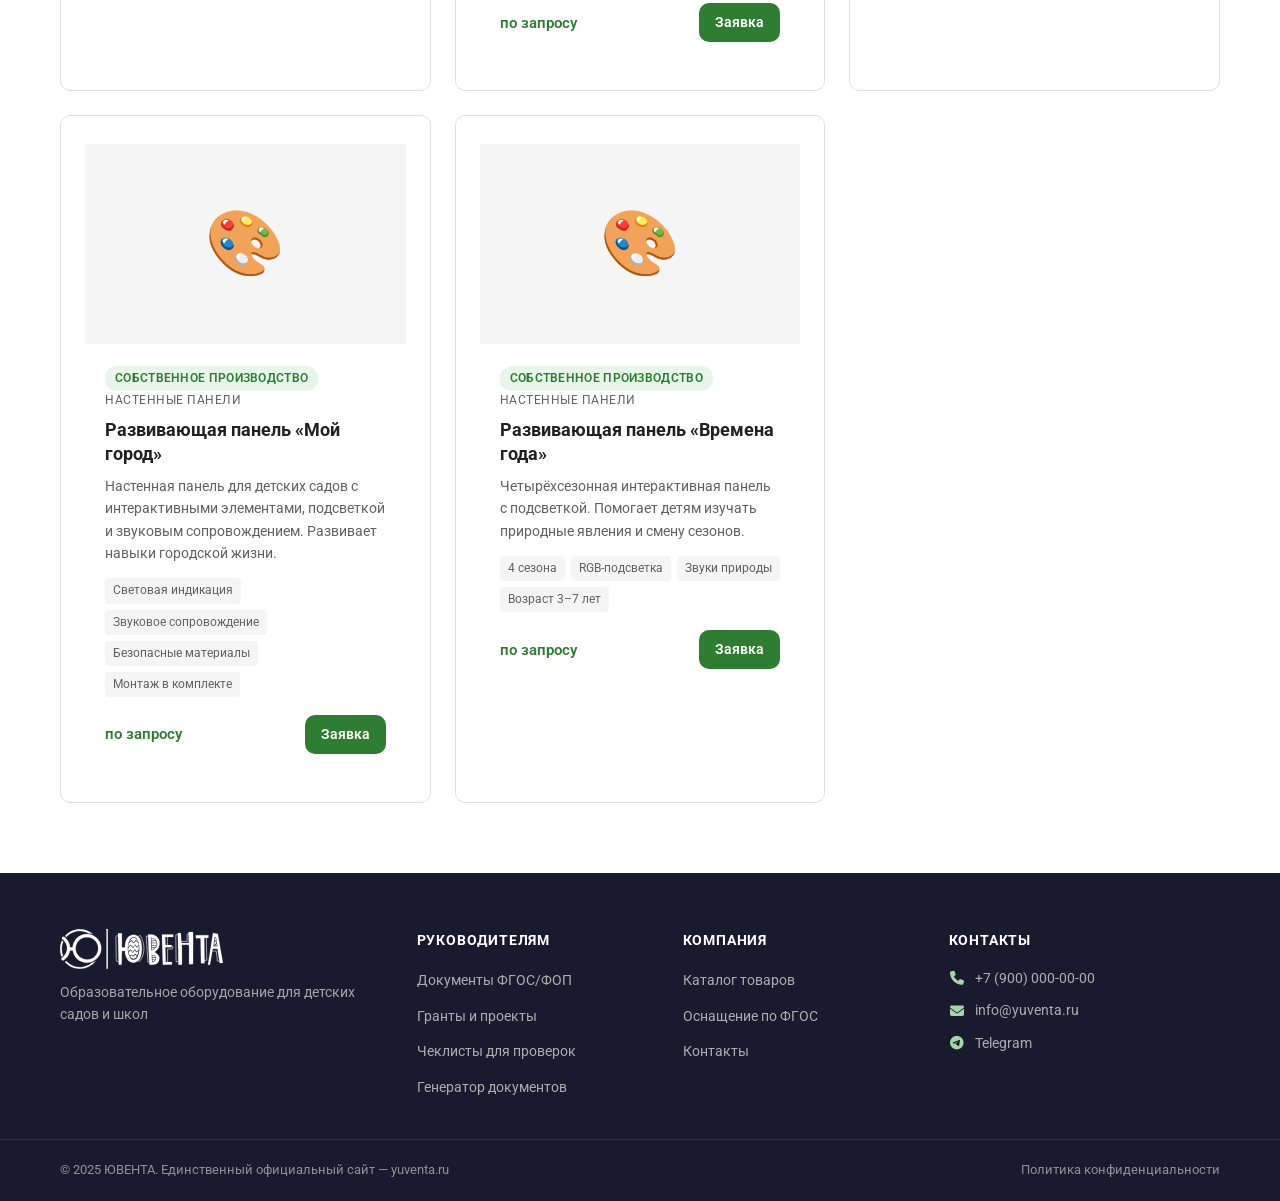
==== commit abdc4ca3: "Add logo to all pages/footer, fix Telegram link, add scroll animations - Replace text logo with SVG " ====
--- a/catalog.html
+++ b/catalog.html
@@ -120,7 +120,7 @@
       </nav>
       <div class="header__contacts">
         <a href="tel:+79000000000" class="header__phone">+7 (900) 000-00-00</a>
-        <a href="https://t.me/yuventa" class="btn btn--tg" target="_blank" rel="noopener noreferrer"><i class="fa-brands fa-telegram"></i> Telegram</a>
+        <a href="https://t.me/iuventaru" class="btn btn--tg" target="_blank" rel="noopener noreferrer"><i class="fa-brands fa-telegram"></i> Telegram</a>
       </div>
       <button class="burger" id="burger" aria-label="Открыть меню" aria-expanded="false"><span></span><span></span><span></span></button>
     </div>
@@ -195,7 +195,7 @@
   <footer class="footer">
     <div class="container footer__inner">
       <div class="footer__col">
-        <div style="font-size: 24px; font-weight: 700; color: #fff; margin-bottom: 12px;">ЮВЕНТА</div>
+        <a href="index.html" class="logo footer__logo"><img src="assets/images/logo.svg" alt="ЮВЕНТА" class="logo__img"></a>
         <p class="footer__desc">Образовательное оборудование для детских садов и школ</p>
       </div>
       <div class="footer__col">
@@ -219,7 +219,7 @@
         <h4 class="footer__heading">Контакты</h4>
         <p><i class="fa-solid fa-phone"></i> <a href="tel:+79000000000">+7 (900) 000-00-00</a></p>
         <p><i class="fa-solid fa-envelope"></i> <a href="mailto:info@yuventa.ru">info@yuventa.ru</a></p>
-        <p><i class="fa-brands fa-telegram"></i> <a href="https://t.me/yuventa" target="_blank" rel="noopener">Telegram</a></p>
+        <p><i class="fa-brands fa-telegram"></i> <a href="https://t.me/iuventaru" target="_blank" rel="noopener">Telegram</a></p>
       </div>
     </div>
     <div class="footer__bottom">
@@ -230,7 +230,7 @@
     </div>
   </footer>
 
-  <a href="https://t.me/yuventa" class="float-btn" target="_blank" rel="noopener noreferrer" aria-label="Написать в Telegram">
+  <a href="https://t.me/iuventaru" class="float-btn" target="_blank" rel="noopener noreferrer" aria-label="Написать в Telegram">
     <i class="fa-brands fa-telegram"></i>
   </a>
 
@@ -365,5 +365,6 @@
       e.target.reset()
     })
   </script>
+  <script src="js/animate.js"></script>
 </body>
 </html>
--- a/css/style.css
+++ b/css/style.css
@@ -550,7 +550,8 @@
   padding: 56px 20px 40px;
 }
 
-.footer__logo { height: 40px; margin-bottom: 12px; filter: brightness(0) invert(1); }
+.footer__logo { display: block; margin-bottom: 12px; }
+.footer__logo .logo__img { height: 40px; filter: brightness(0) invert(1); }
 .footer__desc { font-size: 14px; line-height: 1.6; opacity: 0.7; }
 
 .footer__heading { font-size: 14px; font-weight: 700; text-transform: uppercase;
@@ -607,10 +608,88 @@
 /* ═══════════════════════════════════════════════════
    АНИМАЦИИ
    ═══════════════════════════════════════════════════ */
+
+/* Базовые keyframes */
 @keyframes fadeSlideUp {
   from { opacity: 0; transform: translateY(28px); }
   to   { opacity: 1; transform: translateY(0); }
 }
+
+@keyframes fadeSlideLeft {
+  from { opacity: 0; transform: translateX(32px); }
+  to   { opacity: 1; transform: translateX(0); }
+}
+
+@keyframes fadeIn {
+  from { opacity: 0; }
+  to   { opacity: 1; }
+}
+
+@keyframes gradientShift {
+  0%   { background-position: 0% 50%; }
+  50%  { background-position: 100% 50%; }
+  100% { background-position: 0% 50%; }
+}
+
+@keyframes float {
+  0%, 100% { transform: translateY(0); }
+  50%       { transform: translateY(-8px); }
+}
+
+@keyframes pulse-ring {
+  0%   { transform: scale(1);    opacity: 1; }
+  100% { transform: scale(1.55); opacity: 0; }
+}
+
+@keyframes countUp {
+  from { opacity: 0; transform: translateY(16px) scale(0.8); }
+  to   { opacity: 1; transform: translateY(0)  scale(1); }
+}
+
+/* ── Scroll reveal ── */
+.reveal {
+  opacity: 0;
+  transform: translateY(30px);
+  transition: opacity 0.6s ease, transform 0.6s ease;
+}
+.reveal.visible {
+  opacity: 1;
+  transform: translateY(0);
+}
+/* задержки для сетки карточек */
+.reveal:nth-child(2) { transition-delay: 0.08s; }
+.reveal:nth-child(3) { transition-delay: 0.16s; }
+.reveal:nth-child(4) { transition-delay: 0.24s; }
+.reveal:nth-child(5) { transition-delay: 0.32s; }
+.reveal:nth-child(6) { transition-delay: 0.40s; }
+
+/* ── Анимированный градиент hero ── */
+.hero, .page-hero {
+  background-size: 200% 200%;
+  animation: gradientShift 8s ease infinite;
+}
+
+/* ── Пульс у плавающей кнопки Telegram ── */
+.float-btn::after {
+  content: '';
+  position: absolute;
+  inset: 0;
+  border-radius: 50%;
+  background: #229ED9;
+  animation: pulse-ring 2.2s ease-out infinite;
+  z-index: -1;
+}
+
+/* ── Лёгкое всплывание иконок в hero ── */
+.hero__icon-float {
+  display: inline-block;
+  animation: float 3s ease-in-out infinite;
+}
+
+/* ── Анимация появления заголовка hero ── */
+.hero__title  { animation: fadeSlideUp  0.7s ease both; }
+.hero__subtitle { animation: fadeSlideUp 0.7s 0.15s ease both; }
+.hero__btns   { animation: fadeSlideUp  0.7s 0.3s  ease both; }
 
 /* ═══════════════════════════════════════════════════
    АДАПТИВНОСТЬ
@@ -697,6 +776,8 @@
     transition-duration: 0.01ms !important;
   }
   html { scroll-behavior: auto; }
-  .card { opacity: 1 !important; transform: none !important; }
+  .card, .reveal { opacity: 1 !important; transform: none !important; }
   .hero__title, .hero__subtitle, .hero__btns { opacity: 1 !important; animation: none !important; }
-}
+  .float-btn::after { display: none; }
+  .hero, .page-hero { animation: none !important; background-size: 100% 100% !important; }
+}
